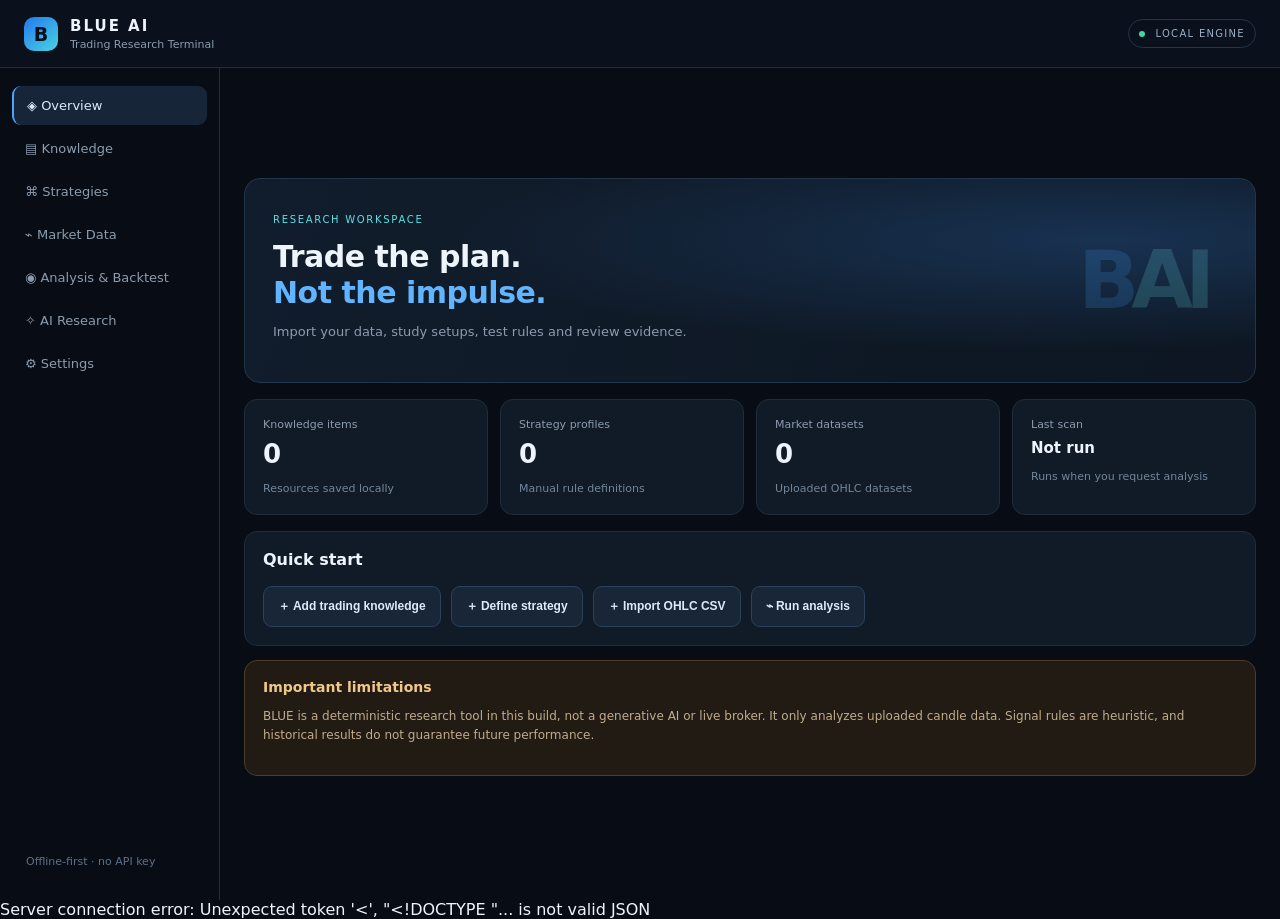
==== web/index.html @ 47da3069 "Import uploaded BLUE AI ZIP" ====
<!doctype html><html lang="en"><head><meta charset="utf-8"><meta name="viewport" content="width=device-width,initial-scale=1"><title>BLUE AI Trading Research</title><link rel="stylesheet" href="style.css"></head><body><header><div class="brand"><div class="logo">B</div><div><b>BLUE AI</b><small>Trading Research Terminal</small></div></div><span class="live"><i></i> LOCAL ENGINE</span></header><main><aside><div class="nav active" data-page="overview">◈ Overview</div><div class="nav" data-page="knowledge">▤ Knowledge</div><div class="nav" data-page="strategies">⌘ Strategies</div><div class="nav" data-page="markets">⌁ Market Data</div><div class="nav" data-page="analysis">◉ Analysis & Backtest</div><div class="nav" data-page="research">✧ AI Research</div><div class="nav" data-page="settings">⚙ Settings</div><div class="asidefoot">Offline-first · no API key</div></aside><section class="content"><div class="page active" id="overview"><div class="hero"><div><span class="eyebrow">RESEARCH WORKSPACE</span><h1>Trade the plan.<br><span>Not the impulse.</span></h1><p>Import your data, study setups, test rules and review evidence.</p></div><div class="heroMark">B<span>AI</span></div></div><div class="cards"><div class="card"><label>Knowledge items</label><strong id="kcount">0</strong><small>Resources saved locally</small></div><div class="card"><label>Strategy profiles</label><strong id="scount">0</strong><small>Manual rule definitions</small></div><div class="card"><label>Market datasets</label><strong id="mcount">0</strong><small>Uploaded OHLC datasets</small></div><div class="card"><label>Last scan</label><strong class="sm" id="lastscan">Not run</strong><small>Runs when you request analysis</small></div></div><div class="panel"><h2>Quick start</h2><div class="quick"><button data-go="knowledge">＋ Add trading knowledge</button><button data-go="strategies">＋ Define strategy</button><button data-go="markets">＋ Import OHLC CSV</button><button data-go="analysis">⌁ Run analysis</button></div></div><div class="panel warning"><h3>Important limitations</h3><p>BLUE is a deterministic research tool in this build, not a generative AI or live broker. It only analyzes uploaded candle data. Signal rules are heuristic, and historical results do not guarantee future performance.</p></div></div>
<div class="page" id="knowledge"><h1>Knowledge library</h1><p class="sub">Save transcripts, notes, strategy ideas and resource links. Link-only YouTube entries are saved as references; captions are not automatically fetched.</p><div class="panel"><h2>Add knowledge</h2><form id="knowledgeForm"><label>Title<input name="title" required placeholder="Liquidity sweep model"></label><label>Type<select name="kind"><option>Transcript</option><option>Notes</option><option>YouTube</option><option>PDF excerpt</option><option>Article</option></select></label><label>Source link (optional)<input name="url" placeholder="https://..."></label><label>Content / transcript<textarea name="content" rows="6" placeholder="Paste transcript or your notes here..."></textarea></label><button class="primary">Save resource</button></form></div><div class="panel"><h2>Saved resources</h2><div id="knowledgeList"></div></div></div>
<div class="page" id="strategies"><h1>Strategy profiles</h1><p class="sub">Write rule-based models. Saved profiles are reference cards; the current backtester runs its built-in sweep/rejection model.</p><div class="panel"><h2>Create strategy</h2><form id="strategyForm"><label>Name<input name="name" required placeholder="NY session liquidity sweep"></label><div class="twocol"><label>Market<select name="market"><option>Forex</option><option>Metals</option><option>Indices</option><option>Any</option></select></label><label>Instrument<input name="instrument" placeholder="EURUSD / XAUUSD"></label></div><div class="twocol"><label>Timeframe<input name="timeframe" placeholder="M5, M15"></label><label>Session<input name="session" placeholder="NY AM"></label></div><label>Setup / entry conditions<textarea name="entry" rows="3" placeholder="Conditions required before entry"></textarea></label><label>Invalidation / stop rules<textarea name="stop" rows="2"></textarea></label><label>Targets / management<textarea name="target" rows="2"></textarea></label><button class="primary">Save strategy</button></form></div><div class="panel"><h2>Saved strategy profiles</h2><div id="strategyList"></div></div></div>
<div class="page" id="markets"><h1>Market data</h1><p class="sub">Import OHLC candle CSV. Required columns: open, high, low, close. Optional timestamp/date and volume.</p><div class="panel"><form id="csvForm"><label>Instrument<input name="symbol" required placeholder="EURUSD" value="EURUSD"></label><label>Timeframe<select name="timeframe"><option>M1</option><option>M5</option><option>M15</option><option>H1</option><option>H4</option><option>D1</option></select></label><label>CSV file<input type="file" name="file" accept=".csv,text/csv" required></label><button class="primary">Import dataset</button></form><div class="note">CSV stays on this local server. Need 10+ valid candle rows. Avoid files with unusual broker-specific headers.</div></div><div class="panel"><h2>Datasets</h2><div id="marketList"></div></div></div>
<div class="page" id="analysis"><h1>Analysis & backtest</h1><p class="sub">Sweep/rejection + candle displacement test on imported historical data.</p><div class="panel"><form id="analyzeForm"><label>Dataset<select id="datasetSelect" name="key"></select></label><div class="twocol"><label>Sweep lookback<input name="lookback" type="number" min="2" max="50" value="5"></label><label>Risk : reward<input name="rr" type="number" min="0.5" step="0.25" value="2"></label></div><label>Risk per trade %<input name="risk" type="number" min="0.1" step="0.1" value="1"></label><button class="primary">Run analysis & backtest</button></form></div><div id="analysisOutput"></div></div>
<div class="page" id="research"><h1>Research assistant</h1><p class="sub">Deterministic evidence review based on saved resources and latest test results. Not an LLM.</p><div class="panel"><button class="primary" id="researchBtn">Generate research report</button><div id="researchOutput"></div></div></div>
<div class="page" id="settings"><h1>Settings & safety</h1><div class="panel"><h2>Data handling</h2><p>BLUE stores knowledge, strategy profiles and uploaded datasets in JSON files under its local <code>data/</code> folder. Make backups of that folder.</p><button id="exportBtn">Export backup JSON</button><label>Restore backup<input type="file" id="restoreFile" accept="application/json"></label></div><div class="panel"><h2>What is included</h2><ul><li>Market CSV parsing and validation</li><li>Pivot/swing identification, simple liquidity sweep, displacement, three-candle FVG observation</li><li>Rule-based scan signal</li><li>Backtest with stop-first assumption for same-candle stop and target hits</li><li>Knowledge/strategy storage and deterministic research summary</li></ul><h2>Not included / not automated</h2><ul><li>No live price feed or broker execution</li><li>No automatic YouTube transcript extraction or AI video understanding</li><li>No cloud AI model, autonomous learning, or strategy mutation</li><li>No unattended continuous scanning unless hosted with a separate scheduler</li><li>Backtest excludes spread, slippage, commission, and precise intrabar path</li></ul></div></div>
</section></main><div id="toast"></div><script src="app.js"></script></body></html>
---- web/style.css ----
:root{--bg:#080d15;--panel:#111a27;--panel2:#0c1420;--line:#202d3c;--text:#edf4fc;--muted:#8c9bad;--blue:#4aa3ff;--cyan:#5ce1e6;--green:#40d7a0;--red:#ff727d}*{box-sizing:border-box}body{margin:0;background:var(--bg);color:var(--text);font-family:Inter,system-ui,Segoe UI,sans-serif}header{height:68px;border-bottom:1px solid var(--line);display:flex;align-items:center;justify-content:space-between;padding:0 24px;background:#0a111c;position:sticky;top:0;z-index:3}.brand{display:flex;align-items:center;gap:12px}.brand b{letter-spacing:2px;font-size:15px}.brand small{display:block;color:var(--muted);font-size:11px;margin-top:3px}.logo{width:34px;height:34px;border-radius:10px;background:linear-gradient(140deg,#2379ed,#49d3e3);display:grid;place-items:center;font-weight:900;font-size:19px;color:#07101c}.live{font-size:10px;letter-spacing:1.3px;color:#9ab0c4;border:1px solid #243445;padding:8px 10px;border-radius:20px}.live i{display:inline-block;width:6px;height:6px;background:var(--green);border-radius:50%;margin-right:6px}main{display:flex;min-height:calc(100vh - 68px)}aside{width:220px;border-right:1px solid var(--line);padding:18px 12px;display:flex;flex-direction:column;gap:4px;flex-shrink:0}.nav{padding:12px 13px;color:var(--muted);font-size:13px;border-radius:9px;cursor:pointer}.nav:hover,.nav.active{background:#172538;color:#d9eaff}.nav.active{border-left:2px solid var(--blue)}.asidefoot{margin-top:auto;color:#5e7085;font-size:11px;padding:14px}.content{padding:24px;max-width:1250px;width:100%;margin:auto}.page{display:none}.page.active{display:block}h1{font-size:26px;letter-spacing:-.5px;margin:10px 0 6px}h2{font-size:16px;margin:0 0 17px}h3{margin:0 0 8px;font-size:14px}.sub{color:var(--muted);font-size:13px;margin:0 0 20px}.hero{display:flex;justify-content:space-between;align-items:center;padding:28px;border:1px solid #23354a;border-radius:16px;background:radial-gradient(ellipse at 85% 30%,#183251,transparent 55%),linear-gradient(110deg,#111d2c,#0d1622);min-height:205px}.eyebrow{color:var(--cyan);font-size:10px;letter-spacing:1.7px}.hero h1{font-size:30px;line-height:1.2;margin:12px 0}.hero h1 span{color:#61b4ff}.hero p{color:var(--muted);font-size:13px}.heroMark{font-size:80px;font-weight:900;color:#3e95e9;opacity:.2;letter-spacing:-8px;margin-right:20px}.heroMark span{color:#65d7df}.cards{display:grid;grid-template-columns:repeat(4,1fr);gap:12px;margin:16px 0}.card,.panel{background:var(--panel);border:1px solid var(--line);border-radius:13px;padding:18px}.card label{display:block;color:var(--muted);font-size:11px}.card strong{display:block;font-size:26px;margin:8px 0}.card strong.sm{font-size:15px}.card small{color:#73869a;font-size:11px}.panel{margin:14px 0}.quick{display:flex;flex-wrap:wrap;gap:10px}button{background:#182638;border:1px solid #2c425a;color:#dceafa;padding:11px 14px;border-radius:9px;font-weight:600;cursor:pointer;font-size:12px}button:hover{filter:brightness(1.15)}button.primary{background:linear-gradient(90deg,#246fdf,#2f9cdd);border:0;color:white;margin-top:5px}.warning{border-color:#4b3b27;background:#211b13}.warning p{color:#c1ac8c;font-size:12px;line-height:1.6}.warning h3{color:#f1c889}form{display:grid;gap:12px}label{display:grid;gap:6px;color:#a9b9ca;font-size:12px}input,select,textarea{background:#09111b;border:1px solid #273749;color:#e5eef9;border-radius:8px;padding:11px;font:inherit;font-size:13px;width:100%;outline:none}input:focus,select:focus,textarea:focus{border-color:#3988d9}textarea{resize:vertical}.twocol{display:grid;grid-template-columns:1fr 1fr;gap:12px}.note{color:var(--muted);font-size:12px;margin-top:12px;line-height:1.6}.listitem{padding:13px 0;border-bottom:1px solid var(--line)}.listitem:last-child{border:0}.listitem b{font-size:13px}.listitem p{font-size:12px;color:var(--muted);line-height:1.5;white-space:pre-wrap;overflow-wrap:anywhere}.listitem .meta{font-size:10px;color:#67829a;margin-top:5px}.listitem button{padding:6px 8px;margin-top:5px}.statgrid{display:grid;grid-template-columns:repeat(4,1fr);gap:8px;margin:14px 0}.stat{background:#0a1420;border:1px solid var(--line);padding:13px;border-radius:9px}.stat span{display:block;color:var(--muted);font-size:10px}.stat b{display:block;font-size:18px;margin-top:7px}.tablewrap{overflow:auto}table{border-collapse:collapse;width:100%;font-size:11px}th,td{padding:9px;border-bottom:1px solid var(--line);text-align:left;white-space:nowrap}th{color:var(--muted)}.pill{display:inline-block;background:#16273a;border-radius:18px;padding:4px 8px;font-size:10px;color:#9dc8ff}.report{padding:14px;background:#09121c;border:1px solid var(--line);border-radius:9px;margin-top:14px;font-size:12px;line-height:1.65}.report h3{margin-top:14px}.toast{position:fixed;bottom:18px;left:50%;transform:translateX(-50%);background:#21384c;border:1px solid #3c5b76;padding:10px 15px;border-radius:10px;display:none;font-size:12px;z-index:9;max-width:90%}code{color:#8bc7ff}@media(max-width:850px){aside{width:58px;padding:12px 5px}aside .nav{font-size:0;text-align:center;padding:13px 4px}aside .nav:first-letter{font-size:18px}.asidefoot{display:none}.content{padding:14px}.cards{grid-template-columns:1fr 1fr}.hero{padding:20px}.heroMark{font-size:55px;margin-right:0}}@media(max-width:520px){.heroMark{display:none}.twocol{grid-template-columns:1fr}.cards{gap:8px}.card,.panel{padding:14px}.hero h1{font-size:25px}}
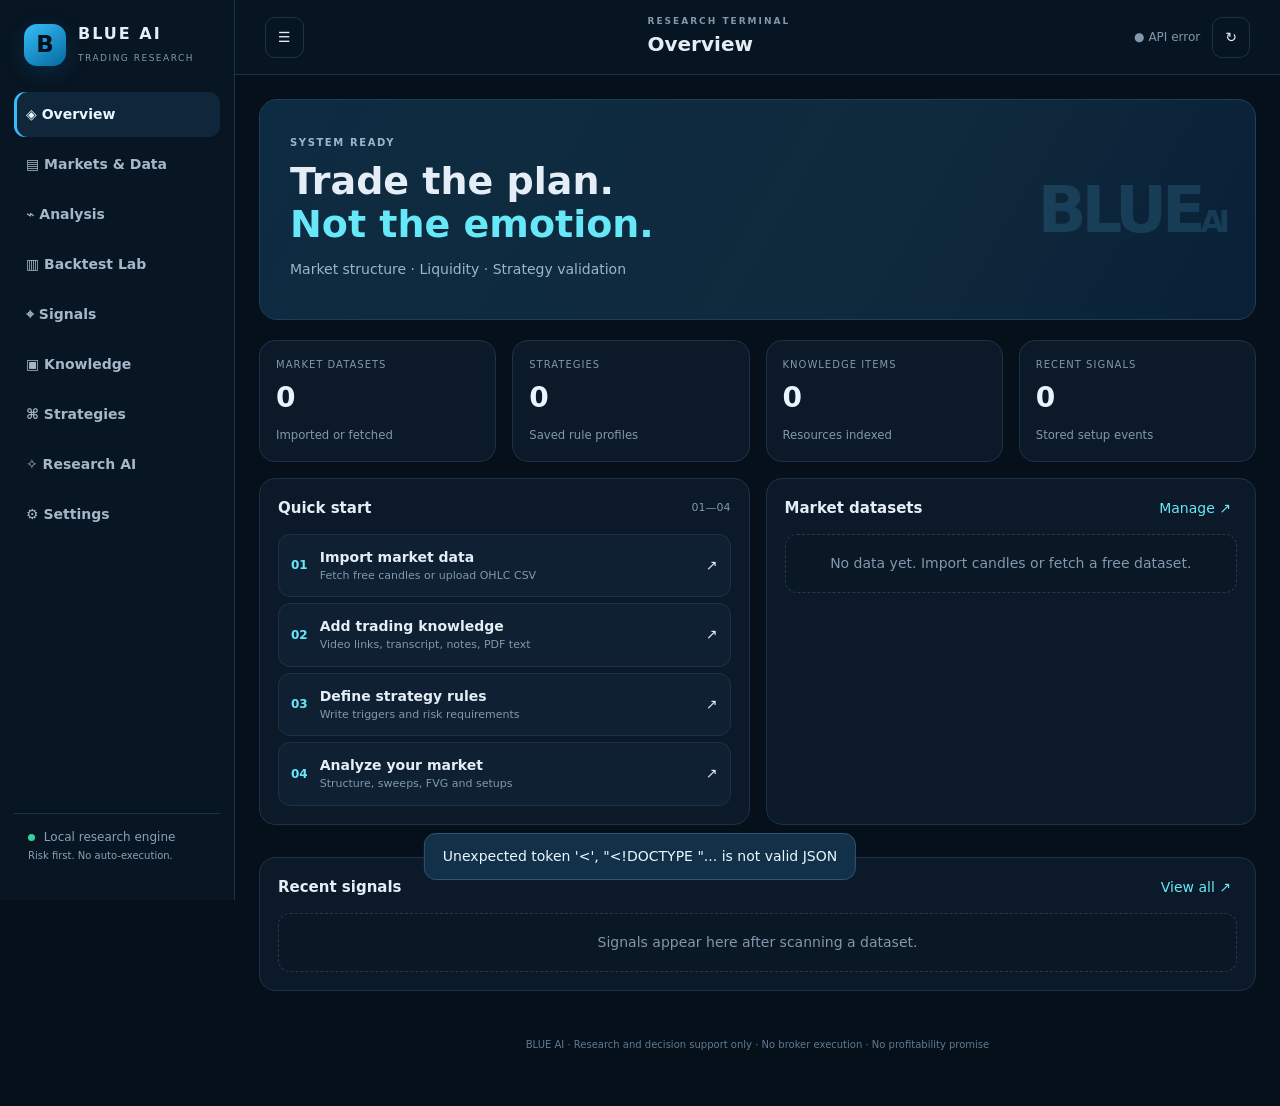
==== commit 1dd8bd5d: "Import uploaded BLUE AI ZIP" ====
--- a/web/index.html
+++ b/web/index.html
@@ -1,8 +1,12 @@
-<!doctype html><html lang="en"><head><meta charset="utf-8"><meta name="viewport" content="width=device-width,initial-scale=1"><title>BLUE AI Trading Research</title><link rel="stylesheet" href="style.css"></head><body><header><div class="brand"><div class="logo">B</div><div><b>BLUE AI</b><small>Trading Research Terminal</small></div></div><span class="live"><i></i> LOCAL ENGINE</span></header><main><aside><div class="nav active" data-page="overview">◈ Overview</div><div class="nav" data-page="knowledge">▤ Knowledge</div><div class="nav" data-page="strategies">⌘ Strategies</div><div class="nav" data-page="markets">⌁ Market Data</div><div class="nav" data-page="analysis">◉ Analysis & Backtest</div><div class="nav" data-page="research">✧ AI Research</div><div class="nav" data-page="settings">⚙ Settings</div><div class="asidefoot">Offline-first · no API key</div></aside><section class="content"><div class="page active" id="overview"><div class="hero"><div><span class="eyebrow">RESEARCH WORKSPACE</span><h1>Trade the plan.<br><span>Not the impulse.</span></h1><p>Import your data, study setups, test rules and review evidence.</p></div><div class="heroMark">B<span>AI</span></div></div><div class="cards"><div class="card"><label>Knowledge items</label><strong id="kcount">0</strong><small>Resources saved locally</small></div><div class="card"><label>Strategy profiles</label><strong id="scount">0</strong><small>Manual rule definitions</small></div><div class="card"><label>Market datasets</label><strong id="mcount">0</strong><small>Uploaded OHLC datasets</small></div><div class="card"><label>Last scan</label><strong class="sm" id="lastscan">Not run</strong><small>Runs when you request analysis</small></div></div><div class="panel"><h2>Quick start</h2><div class="quick"><button data-go="knowledge">＋ Add trading knowledge</button><button data-go="strategies">＋ Define strategy</button><button data-go="markets">＋ Import OHLC CSV</button><button data-go="analysis">⌁ Run analysis</button></div></div><div class="panel warning"><h3>Important limitations</h3><p>BLUE is a deterministic research tool in this build, not a generative AI or live broker. It only analyzes uploaded candle data. Signal rules are heuristic, and historical results do not guarantee future performance.</p></div></div>
-<div class="page" id="knowledge"><h1>Knowledge library</h1><p class="sub">Save transcripts, notes, strategy ideas and resource links. Link-only YouTube entries are saved as references; captions are not automatically fetched.</p><div class="panel"><h2>Add knowledge</h2><form id="knowledgeForm"><label>Title<input name="title" required placeholder="Liquidity sweep model"></label><label>Type<select name="kind"><option>Transcript</option><option>Notes</option><option>YouTube</option><option>PDF excerpt</option><option>Article</option></select></label><label>Source link (optional)<input name="url" placeholder="https://..."></label><label>Content / transcript<textarea name="content" rows="6" placeholder="Paste transcript or your notes here..."></textarea></label><button class="primary">Save resource</button></form></div><div class="panel"><h2>Saved resources</h2><div id="knowledgeList"></div></div></div>
-<div class="page" id="strategies"><h1>Strategy profiles</h1><p class="sub">Write rule-based models. Saved profiles are reference cards; the current backtester runs its built-in sweep/rejection model.</p><div class="panel"><h2>Create strategy</h2><form id="strategyForm"><label>Name<input name="name" required placeholder="NY session liquidity sweep"></label><div class="twocol"><label>Market<select name="market"><option>Forex</option><option>Metals</option><option>Indices</option><option>Any</option></select></label><label>Instrument<input name="instrument" placeholder="EURUSD / XAUUSD"></label></div><div class="twocol"><label>Timeframe<input name="timeframe" placeholder="M5, M15"></label><label>Session<input name="session" placeholder="NY AM"></label></div><label>Setup / entry conditions<textarea name="entry" rows="3" placeholder="Conditions required before entry"></textarea></label><label>Invalidation / stop rules<textarea name="stop" rows="2"></textarea></label><label>Targets / management<textarea name="target" rows="2"></textarea></label><button class="primary">Save strategy</button></form></div><div class="panel"><h2>Saved strategy profiles</h2><div id="strategyList"></div></div></div>
-<div class="page" id="markets"><h1>Market data</h1><p class="sub">Import OHLC candle CSV. Required columns: open, high, low, close. Optional timestamp/date and volume.</p><div class="panel"><form id="csvForm"><label>Instrument<input name="symbol" required placeholder="EURUSD" value="EURUSD"></label><label>Timeframe<select name="timeframe"><option>M1</option><option>M5</option><option>M15</option><option>H1</option><option>H4</option><option>D1</option></select></label><label>CSV file<input type="file" name="file" accept=".csv,text/csv" required></label><button class="primary">Import dataset</button></form><div class="note">CSV stays on this local server. Need 10+ valid candle rows. Avoid files with unusual broker-specific headers.</div></div><div class="panel"><h2>Datasets</h2><div id="marketList"></div></div></div>
-<div class="page" id="analysis"><h1>Analysis & backtest</h1><p class="sub">Sweep/rejection + candle displacement test on imported historical data.</p><div class="panel"><form id="analyzeForm"><label>Dataset<select id="datasetSelect" name="key"></select></label><div class="twocol"><label>Sweep lookback<input name="lookback" type="number" min="2" max="50" value="5"></label><label>Risk : reward<input name="rr" type="number" min="0.5" step="0.25" value="2"></label></div><label>Risk per trade %<input name="risk" type="number" min="0.1" step="0.1" value="1"></label><button class="primary">Run analysis & backtest</button></form></div><div id="analysisOutput"></div></div>
-<div class="page" id="research"><h1>Research assistant</h1><p class="sub">Deterministic evidence review based on saved resources and latest test results. Not an LLM.</p><div class="panel"><button class="primary" id="researchBtn">Generate research report</button><div id="researchOutput"></div></div></div>
-<div class="page" id="settings"><h1>Settings & safety</h1><div class="panel"><h2>Data handling</h2><p>BLUE stores knowledge, strategy profiles and uploaded datasets in JSON files under its local <code>data/</code> folder. Make backups of that folder.</p><button id="exportBtn">Export backup JSON</button><label>Restore backup<input type="file" id="restoreFile" accept="application/json"></label></div><div class="panel"><h2>What is included</h2><ul><li>Market CSV parsing and validation</li><li>Pivot/swing identification, simple liquidity sweep, displacement, three-candle FVG observation</li><li>Rule-based scan signal</li><li>Backtest with stop-first assumption for same-candle stop and target hits</li><li>Knowledge/strategy storage and deterministic research summary</li></ul><h2>Not included / not automated</h2><ul><li>No live price feed or broker execution</li><li>No automatic YouTube transcript extraction or AI video understanding</li><li>No cloud AI model, autonomous learning, or strategy mutation</li><li>No unattended continuous scanning unless hosted with a separate scheduler</li><li>Backtest excludes spread, slippage, commission, and precise intrabar path</li></ul></div></div>
-</section></main><div id="toast"></div><script src="app.js"></script></body></html>
+<!DOCTYPE html><html lang="en"><head><meta charset="utf-8"><meta name="viewport" content="width=device-width,initial-scale=1,viewport-fit=cover"><meta name="theme-color" content="#07111f"><title>BLUE AI Trading Research</title><link rel="manifest" href="manifest.json"><link rel="stylesheet" href="style.css"></head><body>
+<div class="app"><aside class="sidebar"><div class="brand"><div class="logo">B</div><div><b>BLUE AI</b><small>TRADING RESEARCH</small></div></div><nav id="nav"><button class="active" data-page="overview">◈ Overview</button><button data-page="markets">▤ Markets & Data</button><button data-page="analysis">⌁ Analysis</button><button data-page="backtest">▥ Backtest Lab</button><button data-page="signals">⌖ Signals</button><button data-page="knowledge">▣ Knowledge</button><button data-page="strategies">⌘ Strategies</button><button data-page="research">✧ Research AI</button><button data-page="settings">⚙ Settings</button></nav><div class="sidefoot"><span class="dot"></span> Local research engine<br><small>Risk first. No auto-execution.</small></div></aside><main><header><button id="menu" class="iconbtn">☰</button><div><div class="eyebrow">RESEARCH TERMINAL</div><h1 id="pagetitle">Overview</h1></div><div class="headright"><span class="status" id="status">● Offline data</span><button class="iconbtn" id="refresh">↻</button></div></header><div class="content">
+<section class="page active" id="page-overview"><div class="welcome"><div><p class="eyebrow">SYSTEM READY</p><h2>Trade the plan.<br><span>Not the emotion.</span></h2><p>Market structure · Liquidity · Strategy validation</p></div><div class="welcomeicon">BLUE<span>AI</span></div></div><div class="cards four"><div class="stat"><label>MARKET DATASETS</label><strong id="statMarkets">0</strong><small>Imported or fetched</small></div><div class="stat"><label>STRATEGIES</label><strong id="statStrategies">0</strong><small>Saved rule profiles</small></div><div class="stat"><label>KNOWLEDGE ITEMS</label><strong id="statKnowledge">0</strong><small>Resources indexed</small></div><div class="stat"><label>RECENT SIGNALS</label><strong id="statSignals">0</strong><small>Stored setup events</small></div></div><div class="cards two"><div class="panel"><div class="panelhead"><h3>Quick start</h3><span>01—04</span></div><div class="quick"><button data-go="markets"><b>01</b><span>Import market data<small>Fetch free candles or upload OHLC CSV</small></span>↗</button><button data-go="knowledge"><b>02</b><span>Add trading knowledge<small>Video links, transcript, notes, PDF text</small></span>↗</button><button data-go="strategies"><b>03</b><span>Define strategy rules<small>Write triggers and risk requirements</small></span>↗</button><button data-go="analysis"><b>04</b><span>Analyze your market<small>Structure, sweeps, FVG and setups</small></span>↗</button></div></div><div class="panel"><div class="panelhead"><h3>Market datasets</h3><button class="textbtn" data-go="markets">Manage ↗</button></div><div id="marketlist" class="empty">No data yet. Import candles or fetch a free dataset.</div></div></div><div class="panel"><div class="panelhead"><h3>Recent signals</h3><button class="textbtn" data-go="signals">View all ↗</button></div><div id="overviewSignals" class="empty">Signals appear here after scanning a dataset.</div></div></section>
+<section class="page" id="page-markets"><div class="cards two"><div class="panel"><div class="panelhead"><h3>Fetch free candles</h3><span>Provider access varies</span></div><form id="fetchForm" class="form"><label>Instrument<select id="fetchSymbol"><option>EURUSD</option><option>GBPUSD</option><option>USDJPY</option><option>XAUUSD</option><option>XAGUSD</option><option>NAS100</option><option>US30</option><option>SPX500</option></select></label><div class="row"><label>Interval<select id="fetchInterval"><option value="5m">M5</option><option value="15m">M15</option><option value="30m">M30</option><option value="60m" selected>H1</option><option value="H4">H4</option><option value="1d">D1</option></select></label><label>Period<select id="fetchRange"><option value="5d">5 days</option><option value="1mo" selected>1 month</option><option value="3mo">3 months</option><option value="6mo">6 months</option><option value="1y">1 year</option></select></label></div><button class="primary">Fetch candles</button><p class="hint">Free Yahoo Finance chart data is unofficial and may limit symbols, history, or request rates. Forex/CFD mapping uses proxy tickers.</p></form></div><div class="panel"><div class="panelhead"><h3>Import CSV candles</h3><span>OHLC</span></div><form id="csvForm" class="form"><label>Symbol<input id="csvSymbol" value="EURUSD" required></label><label>Timeframe<select id="csvTf"><option>M1</option><option>M5</option><option>M15</option><option>M30</option><option>H1</option><option>H4</option><option>D1</option></select></label><label>CSV file<input id="csvFile" type="file" accept=".csv,text/csv" required></label><p class="hint">Headers accepted: time/date, open, high, low, close, volume. Minimum 10 valid candles.</p><button class="primary">Import and analyze</button></form></div></div><div class="panel"><div class="panelhead"><h3>Saved datasets</h3><button id="multiTf" class="secondary">Multi-timeframe check</button></div><div id="datasetTable" class="empty">No saved datasets.</div><div id="multiResult"></div></div></section>
+<section class="page" id="page-analysis"><div class="panel"><div class="panelhead"><h3>Technical analysis</h3><span>Rule-based · no prediction claim</span></div><div class="row controls"><label>Dataset<select id="analysisKey"></select></label><label>Risk/reward<input id="analysisRR" type="number" min="0.5" step="0.1" value="2"></label><label>Body multiplier<input id="analysisBody" type="number" min="0.5" step="0.1" value="1.25"></label><button id="runAnalysis" class="primary">Run analysis</button><button id="runSignal" class="secondary">Scan setup</button></div></div><div id="analysisResult" class="empty">Choose a dataset and run analysis.</div></section>
+<section class="page" id="page-backtest"><div class="panel"><div class="panelhead"><h3>Backtest lab</h3><span>Historical simulation</span></div><div class="form"><div class="row controls"><label>Dataset<select id="btKey"></select></label><label>Lookback<input id="btLookback" type="number" value="5" min="2"></label><label>Target RR<input id="btRR" type="number" value="2" min="0.5" step="0.1"></label><label>Risk % per trade<input id="btRisk" type="number" value="1" min="0.1" step="0.1"></label><label>Displacement factor<input id="btBody" type="number" value="1.25" min="0.5" step="0.1"></label><label>Max price-risk %<input id="btMaxRisk" type="number" value="3" min="0.1" step="0.1"></label><label>Spread (price units)<input id="btSpread" type="number" value="0" min="0" step="any"></label><label>Slippage (price units)<input id="btSlip" type="number" value="0" min="0" step="any"></label></div><div class="row"><button id="runBacktest" class="primary">Run backtest</button><button id="runOptimize" class="secondary">Optimize + holdout test</button></div></div></div><div id="backtestResult" class="empty">Set parameters and run on an imported candle dataset.</div></section>
+<section class="page" id="page-signals"><div class="panel"><div class="panelhead"><h3>Signal scanner</h3><span>Stored candle data</span></div><div class="row controls"><label>Dataset<select id="signalKey"></select></label><button id="scanBtn" class="primary">Scan now</button><button id="scanAll" class="secondary">Scan watchlist</button></div><p class="hint">Signals use the rule model: recent range sweep + displacement candle, with risk-distance filter. Scanner does not continuously fetch new prices unless scheduled refreshes are configured.</p></div><div id="signalOutput" class="empty">No scan run yet.</div><div class="panel"><div class="panelhead"><h3>Signal history</h3></div><div id="signalHistory" class="empty">No stored signal history.</div></div></section>
+<section class="page" id="page-knowledge"><div class="panel"><div class="panelhead"><h3>Knowledge ingestion</h3><span>Source notes and transcripts</span></div><form id="knowledgeForm" class="form"><label>Title<input id="kTitle" placeholder="ICT 2022 mentorship — liquidity sweep entry model" required></label><div class="row"><label>Type<select id="kType"><option>Transcript</option><option>PDF notes</option><option>Strategy notes</option><option>YouTube link</option><option>Article</option><option>Other</option></select></label><label>Source link (optional)<input id="kUrl" placeholder="https://..."></label></div><label>Content / transcript<textarea id="kContent" rows="7" placeholder="Paste transcript, rules, concepts, notes, or text extracted from a PDF. A link alone is stored as a reference and is not automatically watched or transcribed."></textarea></label><button id="fetchTranscript" type="button" class="secondary">Try fetch YouTube transcript</button><div class="row"><label class="filelabel">Import text/PDF<input id="kFile" type="file" accept=".txt,.md,.csv,.pdf,text/*"></label><button class="primary">Save to library</button></div><p class="hint">PDF text extraction requires internet access to load PDF.js on first use. YouTube captions are not automatically downloaded; paste accessible transcripts to enable knowledge extraction.</p></form></div><div class="panel"><div class="panelhead"><h3>Knowledge library</h3><span id="kCount">0 items</span></div><div id="knowledgeList" class="empty">Your saved resources appear here.</div></div></section>
+<section class="page" id="page-strategies"><div class="panel"><div class="panelhead"><h3>Strategy builder</h3><span>Write explicit rules</span></div><form id="strategyForm" class="form"><label>Strategy name<input id="sName" required placeholder="London sweep + displacement"></label><div class="row"><label>Market<input id="sMarket" placeholder="EURUSD, XAUUSD, any"></label><label>Timeframe<input id="sTf" placeholder="M15 entry / H1 bias"></label><label>Session<input id="sSession" placeholder="London, NY, Asia"></label></div><label>Entry rules<textarea id="sEntry" rows="3" placeholder="Conditions required before entry"></textarea></label><div class="row"><label>Stop rule<input id="sStop" placeholder="Beyond sweep wick"></label><label>Target rule<input id="sTarget" placeholder="Opposing liquidity / 2R"></label></div><label>Invalidation<textarea id="sInvalid" rows="2" placeholder="What cancels the setup?"></textarea></label><button class="primary">Save strategy</button></form></div><div class="panel"><div class="panelhead"><h3>Saved strategies</h3></div><div id="strategyList" class="empty">No strategies yet.</div></div></section>
+<section class="page" id="page-research"><div class="panel"><div class="panelhead"><h3>Research & learning report</h3><span>Deterministic concept index</span></div><div class="row controls"><button id="researchBtn" class="primary">Generate research report</button><button id="promptResearch" class="secondary">Ask local AI about BLUE</button></div><div id="researchResult" class="empty">Analyze the knowledge library and saved strategies.</div></div><div class="panel"><div class="panelhead"><h3>Optional local AI assistant</h3><span>Ollama</span></div><label>Model name<input id="ollamaModel" value="llama3.2" placeholder="Installed Ollama model"></label><label>Question<textarea id="aiPrompt" rows="4" placeholder="Explain my strategy, critique the rules, compare concepts... "></textarea></label><button id="askAI" class="primary">Ask local model</button><div id="aiResult" class="empty">Requires Ollama running on this device/computer. This feature is optional; BLUE's technical engine does not need it.</div></div></section>
+<section class="page" id="page-settings"><div class="panel"><div class="panelhead"><h3>Automation & alerts</h3><span>Local runtime</span></div><div class="form"><div class="row controls"><label>Scan every (minutes)<input id="scanInterval" type="number" min="5" value="30"></label><label>Lookback<input id="settingsLookback" type="number" min="2" value="5"></label><label>RR<input id="settingsRR" type="number" min="0.5" step="0.1" value="2"></label><label>Risk distance cap %<input id="settingsRisk" type="number" value="3" min="0.1" step="0.1"></label></div><label class="toggle"><input id="autoScan" type="checkbox"> Enable automatic scanner (runs only while backend is active)</label><label class="toggle"><input id="autoRefreshMarkets" type="checkbox"> Refresh stored market datasets from free provider before scheduled scan</label><label>Telegram bot token<input id="tgToken" type="password" placeholder="Bot token"></label><label>Telegram chat ID<input id="tgChat" placeholder="Chat ID"></label><button id="saveSettings" class="primary">Save settings</button></div><p class="hint">To receive alerts, create a bot using Telegram's BotFather, get your chat ID, and add them here. Keep your token private. Scanner only uses the last stored candle dataset; enable periodic data refresh separately if you need fresh data. The local server must remain running.</p></div><div class="panel"><div class="panelhead"><h3>Backup & restore</h3></div><div class="row"><button id="exportBackup" class="secondary">Export full JSON backup</button><label class="filelabel">Restore backup<input id="restoreBackup" type="file" accept="application/json"></label><button id="clearData" class="danger">Clear local data</button></div><p class="hint">Backups contain knowledge, strategies, datasets, settings and signals. Protect them accordingly.</p></div></section>
+<footer>BLUE AI · Research and decision support only · No broker execution · No profitability promise</footer></div></main></div><div id="toast" class="toast"></div><script src="app.js"></script></body></html>
--- a/web/style.css
+++ b/web/style.css
@@ -1 +1,3 @@
-:root{--bg:#080d15;--panel:#111a27;--panel2:#0c1420;--line:#202d3c;--text:#edf4fc;--muted:#8c9bad;--blue:#4aa3ff;--cyan:#5ce1e6;--green:#40d7a0;--red:#ff727d}*{box-sizing:border-box}body{margin:0;background:var(--bg);color:var(--text);font-family:Inter,system-ui,Segoe UI,sans-serif}header{height:68px;border-bottom:1px solid var(--line);display:flex;align-items:center;justify-content:space-between;padding:0 24px;background:#0a111c;position:sticky;top:0;z-index:3}.brand{display:flex;align-items:center;gap:12px}.brand b{letter-spacing:2px;font-size:15px}.brand small{display:block;color:var(--muted);font-size:11px;margin-top:3px}.logo{width:34px;height:34px;border-radius:10px;background:linear-gradient(140deg,#2379ed,#49d3e3);display:grid;place-items:center;font-weight:900;font-size:19px;color:#07101c}.live{font-size:10px;letter-spacing:1.3px;color:#9ab0c4;border:1px solid #243445;padding:8px 10px;border-radius:20px}.live i{display:inline-block;width:6px;height:6px;background:var(--green);border-radius:50%;margin-right:6px}main{display:flex;min-height:calc(100vh - 68px)}aside{width:220px;border-right:1px solid var(--line);padding:18px 12px;display:flex;flex-direction:column;gap:4px;flex-shrink:0}.nav{padding:12px 13px;color:var(--muted);font-size:13px;border-radius:9px;cursor:pointer}.nav:hover,.nav.active{background:#172538;color:#d9eaff}.nav.active{border-left:2px solid var(--blue)}.asidefoot{margin-top:auto;color:#5e7085;font-size:11px;padding:14px}.content{padding:24px;max-width:1250px;width:100%;margin:auto}.page{display:none}.page.active{display:block}h1{font-size:26px;letter-spacing:-.5px;margin:10px 0 6px}h2{font-size:16px;margin:0 0 17px}h3{margin:0 0 8px;font-size:14px}.sub{color:var(--muted);font-size:13px;margin:0 0 20px}.hero{display:flex;justify-content:space-between;align-items:center;padding:28px;border:1px solid #23354a;border-radius:16px;background:radial-gradient(ellipse at 85% 30%,#183251,transparent 55%),linear-gradient(110deg,#111d2c,#0d1622);min-height:205px}.eyebrow{color:var(--cyan);font-size:10px;letter-spacing:1.7px}.hero h1{font-size:30px;line-height:1.2;margin:12px 0}.hero h1 span{color:#61b4ff}.hero p{color:var(--muted);font-size:13px}.heroMark{font-size:80px;font-weight:900;color:#3e95e9;opacity:.2;letter-spacing:-8px;margin-right:20px}.heroMark span{color:#65d7df}.cards{display:grid;grid-template-columns:repeat(4,1fr);gap:12px;margin:16px 0}.card,.panel{background:var(--panel);border:1px solid var(--line);border-radius:13px;padding:18px}.card label{display:block;color:var(--muted);font-size:11px}.card strong{display:block;font-size:26px;margin:8px 0}.card strong.sm{font-size:15px}.card small{color:#73869a;font-size:11px}.panel{margin:14px 0}.quick{display:flex;flex-wrap:wrap;gap:10px}button{background:#182638;border:1px solid #2c425a;color:#dceafa;padding:11px 14px;border-radius:9px;font-weight:600;cursor:pointer;font-size:12px}button:hover{filter:brightness(1.15)}button.primary{background:linear-gradient(90deg,#246fdf,#2f9cdd);border:0;color:white;margin-top:5px}.warning{border-color:#4b3b27;background:#211b13}.warning p{color:#c1ac8c;font-size:12px;line-height:1.6}.warning h3{color:#f1c889}form{display:grid;gap:12px}label{display:grid;gap:6px;color:#a9b9ca;font-size:12px}input,select,textarea{background:#09111b;border:1px solid #273749;color:#e5eef9;border-radius:8px;padding:11px;font:inherit;font-size:13px;width:100%;outline:none}input:focus,select:focus,textarea:focus{border-color:#3988d9}textarea{resize:vertical}.twocol{display:grid;grid-template-columns:1fr 1fr;gap:12px}.note{color:var(--muted);font-size:12px;margin-top:12px;line-height:1.6}.listitem{padding:13px 0;border-bottom:1px solid var(--line)}.listitem:last-child{border:0}.listitem b{font-size:13px}.listitem p{font-size:12px;color:var(--muted);line-height:1.5;white-space:pre-wrap;overflow-wrap:anywhere}.listitem .meta{font-size:10px;color:#67829a;margin-top:5px}.listitem button{padding:6px 8px;margin-top:5px}.statgrid{display:grid;grid-template-columns:repeat(4,1fr);gap:8px;margin:14px 0}.stat{background:#0a1420;border:1px solid var(--line);padding:13px;border-radius:9px}.stat span{display:block;color:var(--muted);font-size:10px}.stat b{display:block;font-size:18px;margin-top:7px}.tablewrap{overflow:auto}table{border-collapse:collapse;width:100%;font-size:11px}th,td{padding:9px;border-bottom:1px solid var(--line);text-align:left;white-space:nowrap}th{color:var(--muted)}.pill{display:inline-block;background:#16273a;border-radius:18px;padding:4px 8px;font-size:10px;color:#9dc8ff}.report{padding:14px;background:#09121c;border:1px solid var(--line);border-radius:9px;margin-top:14px;font-size:12px;line-height:1.65}.report h3{margin-top:14px}.toast{position:fixed;bottom:18px;left:50%;transform:translateX(-50%);background:#21384c;border:1px solid #3c5b76;padding:10px 15px;border-radius:10px;display:none;font-size:12px;z-index:9;max-width:90%}code{color:#8bc7ff}@media(max-width:850px){aside{width:58px;padding:12px 5px}aside .nav{font-size:0;text-align:center;padding:13px 4px}aside .nav:first-letter{font-size:18px}.asidefoot{display:none}.content{padding:14px}.cards{grid-template-columns:1fr 1fr}.hero{padding:20px}.heroMark{font-size:55px;margin-right:0}}@media(max-width:520px){.heroMark{display:none}.twocol{grid-template-columns:1fr}.cards{gap:8px}.card,.panel{padding:14px}.hero h1{font-size:25px}}
+:root{color-scheme:dark;--bg:#06101b;--panel:#0b1928;--panel2:#0e2032;--line:#1b3349;--text:#e5edf6;--muted:#8298ac;--blue:#38bdf8;--cyan:#67e8f9;--green:#34d399;--orange:#f59e0b;--red:#fb7185;--radius:16px}*{box-sizing:border-box}body{margin:0;background:var(--bg);color:var(--text);font:14px/1.5 Inter,system-ui,-apple-system,Segoe UI,sans-serif}button,input,select,textarea{font:inherit;color:inherit}button{cursor:pointer}button:disabled{opacity:.45;cursor:default}.app{min-height:100vh}.sidebar{position:fixed;inset:0 auto 0 0;width:235px;background:#081522;border-right:1px solid var(--line);display:flex;flex-direction:column;padding:22px 14px;z-index:5}.brand{display:flex;align-items:center;gap:12px;padding:0 10px 25px}.logo{width:42px;height:42px;border-radius:13px;background:linear-gradient(145deg,#38bdf8,#0369a1);display:grid;place-items:center;font-weight:900;font-size:23px;color:#03111e;box-shadow:0 6px 22px #0284c733}.brand b{display:block;letter-spacing:2px;font-size:16px}.brand small{color:var(--muted);font-size:9px;letter-spacing:1.5px}.sidebar nav{display:grid;gap:5px}.sidebar nav button{background:transparent;border:0;color:#a4b8ca;text-align:left;padding:12px;border-radius:11px;font-weight:600}.sidebar nav button:hover,.sidebar nav button.active{background:#10263a;color:#eaf8ff}.sidebar nav button.active{box-shadow:inset 3px 0 var(--blue)}.sidefoot{margin-top:auto;padding:14px;color:#8aa1b8;font-size:12px;border-top:1px solid var(--line)}.dot{display:inline-block;width:7px;height:7px;background:var(--green);border-radius:50%;margin-right:5px}main{margin-left:235px;min-height:100vh}header{height:75px;border-bottom:1px solid var(--line);display:flex;align-items:center;justify-content:space-between;padding:0 30px;background:#071421;position:sticky;top:0;z-index:4}header h1{font-size:20px;margin:0}header .eyebrow{font-size:9px;letter-spacing:2px;color:var(--muted)}.headright{display:flex;align-items:center;gap:12px}.status{color:var(--muted);font-size:12px}.iconbtn{background:transparent;border:1px solid var(--line);border-radius:10px;padding:9px 12px}.content{padding:24px;max-width:1500px;margin:auto}.page{display:none}.page.active{display:block}.welcome{background:linear-gradient(120deg,#0d2b41,#102a3d 60%,#092036);border:1px solid #1a405c;border-radius:18px;padding:25px 30px;display:flex;justify-content:space-between;align-items:center;margin-bottom:20px;overflow:hidden}.welcome h2{font-size:clamp(25px,3vw,38px);line-height:1.12;margin:8px 0}.welcome h2 span{color:var(--cyan)}.welcome p{color:#9bb6ca}.welcomeicon{font-weight:900;font-size:64px;letter-spacing:-5px;color:#5dd4ff;opacity:.15}.welcomeicon span{font-size:30px}.eyebrow{color:var(--cyan);font-size:10px;letter-spacing:1.6px;font-weight:700}.cards{display:grid;gap:16px;margin:16px 0}.cards.four{grid-template-columns:repeat(4,1fr)}.cards.two{grid-template-columns:repeat(2,minmax(0,1fr))}.panel,.stat{background:var(--panel);border:1px solid var(--line);border-radius:var(--radius);padding:18px;margin-bottom:16px}.stat{margin:0;padding:16px}.stat label{display:block;color:var(--muted);font-size:10px;letter-spacing:1px}.stat strong{display:block;font-size:28px;margin:5px 0;color:#e7f5ff}.stat small{color:var(--muted)}.panelhead{display:flex;align-items:center;justify-content:space-between;margin-bottom:14px;gap:10px}.panelhead h3{margin:0;font-size:15px}.panelhead span{font-size:11px;color:var(--muted)}.quick{display:grid;gap:6px}.quick button{display:flex;align-items:center;gap:12px;text-align:left;background:var(--panel2);border:1px solid var(--line);padding:12px;border-radius:12px}.quick button>b{color:var(--cyan);font-size:12px}.quick button span{flex:1;font-weight:600}.quick small{display:block;color:var(--muted);font-weight:400;font-size:11px}.empty{padding:18px;text-align:center;color:var(--muted);background:#0a1724;border:1px dashed #233b50;border-radius:12px}.form{display:grid;gap:12px}.form label,label{display:grid;gap:6px;color:#b4c6d6;font-size:12px}.row{display:flex;gap:12px;align-items:end;flex-wrap:wrap}.row>*{flex:1;min-width:130px}.controls{margin:10px 0 14px}.controls label{min-width:130px}.inputrow{display:flex;gap:10px}.inputrow>*{flex:1}.form input,.form select,.form textarea,input,select,textarea{background:#071421;border:1px solid #234057;border-radius:9px;padding:10px 11px;outline:none;width:100%;color:#e3eef8}.form input:focus,.form select:focus,.form textarea:focus{border-color:#37b9ee;box-shadow:0 0 0 2px #37b9ee1c}textarea{resize:vertical;min-height:70px}.primary,.secondary,.danger{border:1px solid transparent;border-radius:10px;padding:10px 15px;font-weight:700}.primary{background:#0891b2;color:#041521}.primary:hover{background:#22b8d6}.secondary{background:#122a3d;border-color:#28485f;color:#c8e2f3}.danger{background:#3a1825;border-color:#6c293f;color:#fecdd3}.textbtn{background:none;border:0;color:var(--cyan)}.hint{font-size:11px;color:var(--muted);margin:2px 0}.filelabel{border:1px solid #234057;border-radius:9px;padding:9px 11px;background:#071421;display:flex;gap:10px;align-items:center}.filelabel input{border:0;padding:2px}.toggle{display:flex;align-items:center;gap:8px!important}.toggle input{width:auto}.item{padding:13px;border:1px solid var(--line);background:var(--panel2);border-radius:12px;margin:8px 0}.itemtop{display:flex;justify-content:space-between;gap:10px}.item h4{margin:0 0 6px}.item p{margin:4px 0;color:#a5bacb;white-space:pre-wrap;word-break:break-word}.tag{display:inline-block;border:1px solid #24455d;color:#7dd3fc;padding:3px 7px;border-radius:99px;font-size:10px;margin:3px 3px 0 0}.tablewrap{overflow:auto}table{border-collapse:collapse;width:100%;font-size:12px}th,td{border-bottom:1px solid var(--line);padding:9px;text-align:left;white-space:nowrap}th{color:var(--muted);font-weight:600}.bull{color:var(--green)}.bear{color:var(--red)}.metrics{display:grid;grid-template-columns:repeat(auto-fit,minmax(130px,1fr));gap:10px;margin:10px 0}.metric{border:1px solid var(--line);background:var(--panel2);padding:12px;border-radius:12px}.metric small{color:var(--muted);display:block}.metric strong{font-size:20px}.resulttitle{margin:10px 0;font-size:15px}.toast{position:fixed;bottom:20px;left:50%;transform:translateX(-50%);background:#123149;border:1px solid #2b5876;color:#e8f8ff;padding:12px 18px;border-radius:12px;opacity:0;pointer-events:none;transition:opacity .2s;z-index:20;max-width:90vw}.toast.show{opacity:1}footer{text-align:center;color:#607a91;padding:30px 10px;font-size:10px}.mobileonly{display:none}
+@media(max-width:980px){.sidebar{width:205px}main{margin-left:205px}.cards.four{grid-template-columns:repeat(2,1fr)}.content{padding:17px}}
+@media(max-width:680px){.sidebar{transform:translateX(-100%);transition:transform .2s;width:245px;box-shadow:none}.sidebar.open{transform:translateX(0);box-shadow:8px 0 40px #0008}main{margin-left:0}header{padding:0 15px;height:65px}.headright{gap:7px}.content{padding:12px}.cards.two{grid-template-columns:1fr}.welcome{padding:18px}.welcomeicon{font-size:40px}.cards.four{gap:8px}.stat{padding:12px}.stat strong{font-size:23px}.panel{padding:14px}.row>*{min-width:calc(50% - 10px)}.controls button{flex:1}.panelhead{align-items:flex-start}.status{font-size:10px}.form label{min-width:100%}.filelabel{flex-wrap:wrap}#menu{display:block}}
